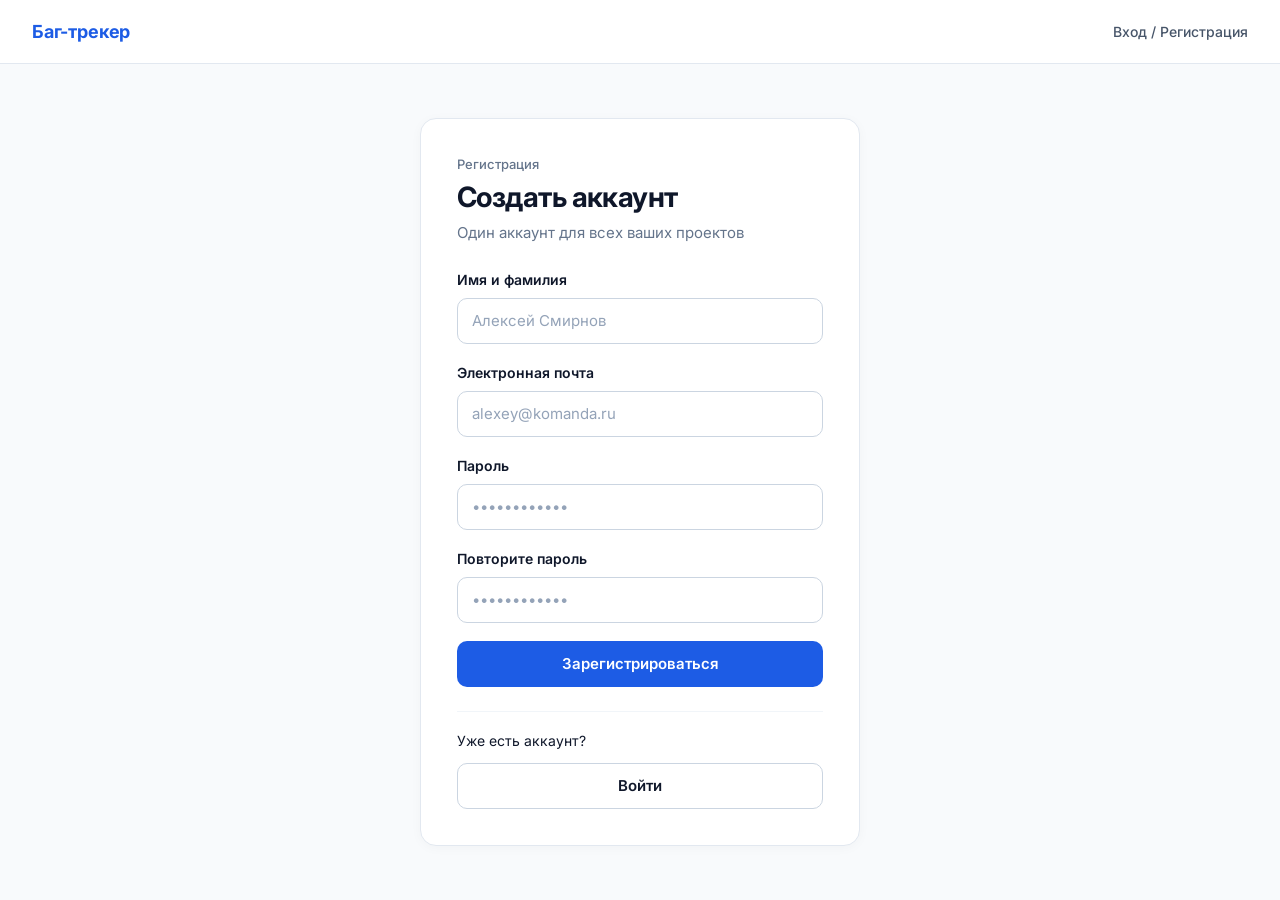
==== backend/src/main/resources/static/index.html @ e82fd739 "add general css + register page" ====
<!DOCTYPE html>
<html lang="ru">
<head>
  <meta charset="UTF-8" />
  <meta http-equiv="refresh" content="0; url=register.html" />
  <title>Баг-трекер</title>
</head>
<body>
  <script>
    window.location.replace('register.html');
  </script>
</body>
</html>
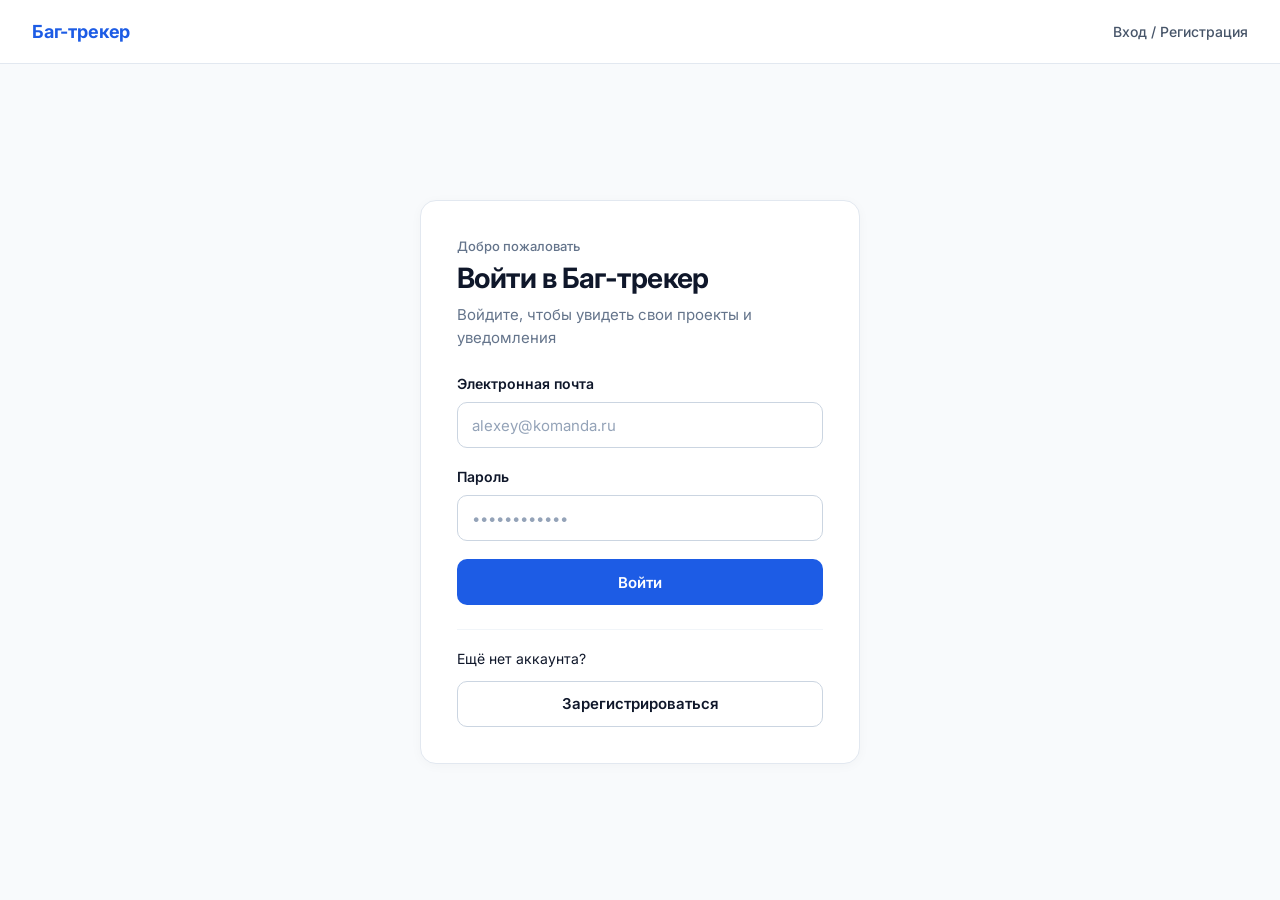
==== commit 182387e8: "add CSRF support, login page and auth routing" ====
--- a/backend/src/main/resources/static/index.html
+++ b/backend/src/main/resources/static/index.html
@@ -2,12 +2,20 @@
 <html lang="ru">
 <head>
   <meta charset="UTF-8" />
-  <meta http-equiv="refresh" content="0; url=register.html" />
+  <meta name="viewport" content="width=device-width, initial-scale=1.0" />
   <title>Баг-трекер</title>
+  <link rel="stylesheet" href="css/style.css" />
 </head>
 <body>
+  <main class="page-center">
+    <p class="card-subtitle">Загрузка...</p>
+  </main>
+
+  <script src="js/api.js"></script>
   <script>
-    window.location.replace('register.html');
+    apiRequest('/api/auth/me')
+      .then(() => window.location.replace('home.html'))
+      .catch(() => window.location.replace('login.html'));
   </script>
 </body>
 </html>
--- a/backend/src/main/resources/static/css/style.css
+++ b/backend/src/main/resources/static/css/style.css
@@ -0,0 +1,316 @@
+@import url('https://fonts.googleapis.com/css2?family=Inter:wght@400;500;600;700&display=swap');
+
+:root {
+  --bg-page: #f8fafc;
+  --bg-card: #ffffff;
+  --text-primary: #0f172a;
+  --text-secondary: #64748b;
+  --border-light: #e2e8f0;
+  --border-input: #cbd5e1;
+
+  --primary: #1d5ce5;
+  --primary-hover: #174cc2;
+  --primary-ring: rgba(29, 92, 229, 0.14);
+
+  --danger-bg: #fef2f2;
+  --danger-border: #fecaca;
+  --danger-title: #991b1b;
+  --danger-text: #dc2626;
+
+  --success-bg: #ecfdf5;
+  --success-border: #a7f3d0;
+  --success-text: #065f46;
+
+  --info-bg: #eff6ff;
+  --info-border: #bfdbfe;
+  --info-text: #1e40af;
+
+  --radius-card: 16px;
+  --radius-control: 10px;
+  --shadow-card: 0 2px 12px rgba(15, 23, 42, 0.03);
+}
+
+*,
+*::before,
+*::after {
+  box-sizing: border-box;
+}
+
+body {
+  margin: 0;
+  min-height: 100vh;
+  display: flex;
+  flex-direction: column;
+  font-family: 'Inter', -apple-system, BlinkMacSystemFont, 'Segoe UI', Roboto, sans-serif;
+  background-color: var(--bg-page);
+  color: var(--text-primary);
+  line-height: 1.5;
+  -webkit-font-smoothing: antialiased;
+}
+
+.site-header {
+  width: 100%;
+  height: 64px;
+  padding: 0 32px;
+  background-color: #ffffff;
+  border-bottom: 1px solid var(--border-light);
+  display: flex;
+  align-items: center;
+  justify-content: space-between;
+}
+
+.brand {
+  font-size: 18px;
+  font-weight: 700;
+  color: var(--primary);
+  text-decoration: none;
+  letter-spacing: -0.01em;
+}
+
+.header-nav {
+  font-size: 14px;
+  font-weight: 500;
+  color: #475569;
+  text-decoration: none;
+}
+
+.header-nav:hover {
+  color: var(--primary);
+}
+
+.page-center {
+  flex: 1;
+  display: flex;
+  align-items: center;
+  justify-content: center;
+  padding: 32px 16px;
+}
+
+.card {
+  width: 100%;
+  max-width: 440px;
+  background: var(--bg-card);
+  border: 1px solid var(--border-light);
+  border-radius: var(--radius-card);
+  box-shadow: var(--shadow-card);
+  padding: 36px;
+}
+
+.eyebrow {
+  margin: 0 0 6px;
+  font-size: 13px;
+  font-weight: 500;
+  color: var(--text-secondary);
+}
+
+.card-title {
+  margin: 0 0 8px;
+  font-size: 28px;
+  font-weight: 700;
+  line-height: 1.2;
+  letter-spacing: -0.02em;
+}
+
+.card-subtitle {
+  margin: 0 0 24px;
+  font-size: 15px;
+  color: var(--text-secondary);
+}
+
+.alert {
+  padding: 12px 16px;
+  border-radius: var(--radius-control);
+  margin-bottom: 20px;
+  font-size: 14px;
+  border: 1px solid transparent;
+}
+
+.alert[hidden] {
+  display: none;
+}
+
+.alert--error {
+  background-color: var(--danger-bg);
+  border-color: var(--danger-border);
+  color: var(--danger-text);
+}
+
+.alert--error .alert-title {
+  color: var(--danger-title);
+}
+
+.alert--success {
+  background-color: var(--success-bg);
+  border-color: var(--success-border);
+  color: var(--success-text);
+}
+
+.alert--info {
+  background-color: var(--info-bg);
+  border-color: var(--info-border);
+  color: var(--info-text);
+}
+
+.alert-title {
+  display: block;
+  font-weight: 600;
+  margin-bottom: 2px;
+}
+
+.form-group {
+  margin-bottom: 18px;
+}
+
+.label-row {
+  display: flex;
+  justify-content: space-between;
+  align-items: baseline;
+  gap: 8px;
+  margin-bottom: 8px;
+}
+
+.form-label {
+  font-size: 14px;
+  font-weight: 600;
+  color: var(--text-primary);
+}
+
+.field-error {
+  font-size: 13px;
+  font-weight: 500;
+  color: var(--danger-text);
+}
+
+.form-input {
+  width: 100%;
+  height: 46px;
+  padding: 10px 14px;
+  font-family: inherit;
+  font-size: 15px;
+  color: var(--text-primary);
+  background-color: #ffffff;
+  border: 1px solid var(--border-input);
+  border-radius: var(--radius-control);
+  outline: none;
+  transition: border-color 0.15s, box-shadow 0.15s;
+}
+
+.form-input::placeholder {
+  color: #94a3b8;
+}
+
+.form-input:focus {
+  border-color: var(--primary);
+  box-shadow: 0 0 0 3px var(--primary-ring);
+}
+
+.form-input.is-invalid {
+  border-color: var(--danger-text);
+}
+
+.btn {
+  display: inline-flex;
+  align-items: center;
+  justify-content: center;
+  height: 46px;
+  padding: 0 20px;
+  font-family: inherit;
+  font-size: 15px;
+  font-weight: 600;
+  border-radius: var(--radius-control);
+  border: 1px solid transparent;
+  cursor: pointer;
+  text-decoration: none;
+  transition: background-color 0.15s, border-color 0.15s, opacity 0.15s;
+}
+
+.btn:disabled {
+  opacity: 0.65;
+  cursor: not-allowed;
+}
+
+.btn--full {
+  width: 100%;
+}
+
+.btn--primary {
+  background-color: var(--primary);
+  color: #ffffff;
+}
+
+.btn--primary:hover:not(:disabled) {
+  background-color: var(--primary-hover);
+}
+
+.btn--secondary {
+  background-color: #ffffff;
+  border-color: var(--border-input);
+  color: var(--text-primary);
+}
+
+.btn--secondary:hover:not(:disabled) {
+  background-color: var(--bg-page);
+}
+
+.card-divider {
+  margin: 24px 0 18px;
+  border: 0;
+  border-top: 1px solid #f1f5f9;
+}
+
+.footer-prompt {
+  margin: 0 0 12px;
+  font-size: 14px;
+  color: var(--text-primary);
+}
+
+.info-box {
+  background-color: var(--bg-page);
+  border: 1px solid var(--border-light);
+  border-radius: var(--radius-control);
+  padding: 16px;
+  margin-bottom: 20px;
+}
+
+.info-row {
+  display: flex;
+  justify-content: space-between;
+  align-items: center;
+  gap: 12px;
+  padding: 8px 0;
+  border-bottom: 1px solid var(--border-light);
+  font-size: 14px;
+}
+
+.info-row:first-child {
+  padding-top: 0;
+}
+
+.info-row:last-child {
+  border-bottom: none;
+  padding-bottom: 0;
+}
+
+.info-key {
+  color: var(--text-secondary);
+}
+
+.info-value {
+  font-weight: 600;
+  word-break: break-all;
+  text-align: right;
+}
+
+@media (max-width: 480px) {
+  .site-header {
+    padding: 0 16px;
+  }
+
+  .card {
+    padding: 24px 20px;
+  }
+
+  .card-title {
+    font-size: 24px;
+  }
+}
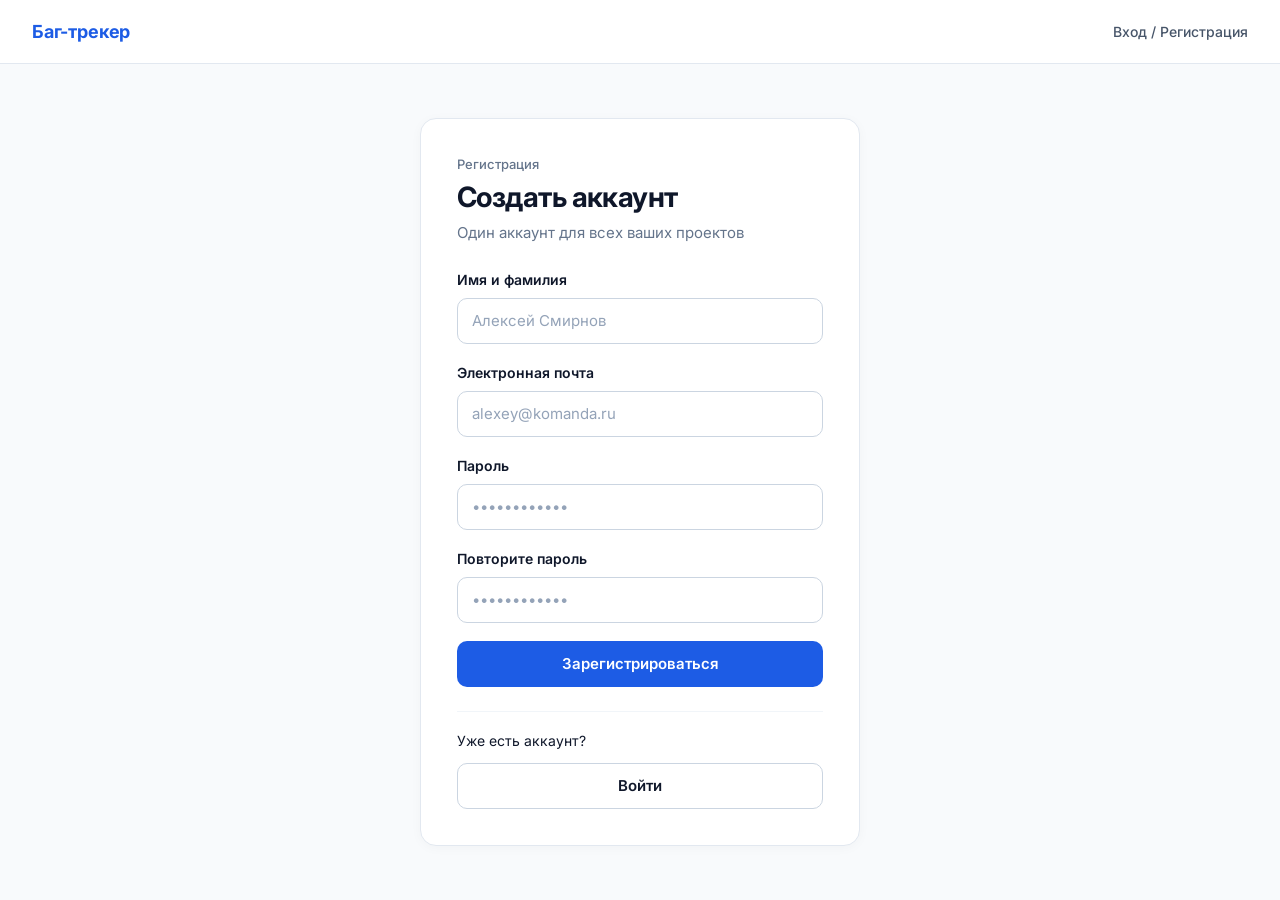
==== commit 662fa66a: "chore: connect front with back" ====
--- a/backend/src/main/resources/static/index.html
+++ b/backend/src/main/resources/static/index.html
@@ -2,20 +2,12 @@
 <html lang="ru">
 <head>
   <meta charset="UTF-8" />
-  <meta name="viewport" content="width=device-width, initial-scale=1.0" />
+  <meta http-equiv="refresh" content="0; url=register.html" />
   <title>Баг-трекер</title>
-  <link rel="stylesheet" href="css/style.css" />
 </head>
 <body>
-  <main class="page-center">
-    <p class="card-subtitle">Загрузка...</p>
-  </main>
-
-  <script src="js/api.js"></script>
   <script>
-    apiRequest('/api/auth/me')
-      .then(() => window.location.replace('home.html'))
-      .catch(() => window.location.replace('login.html'));
+    window.location.replace('register.html');
   </script>
 </body>
 </html>
